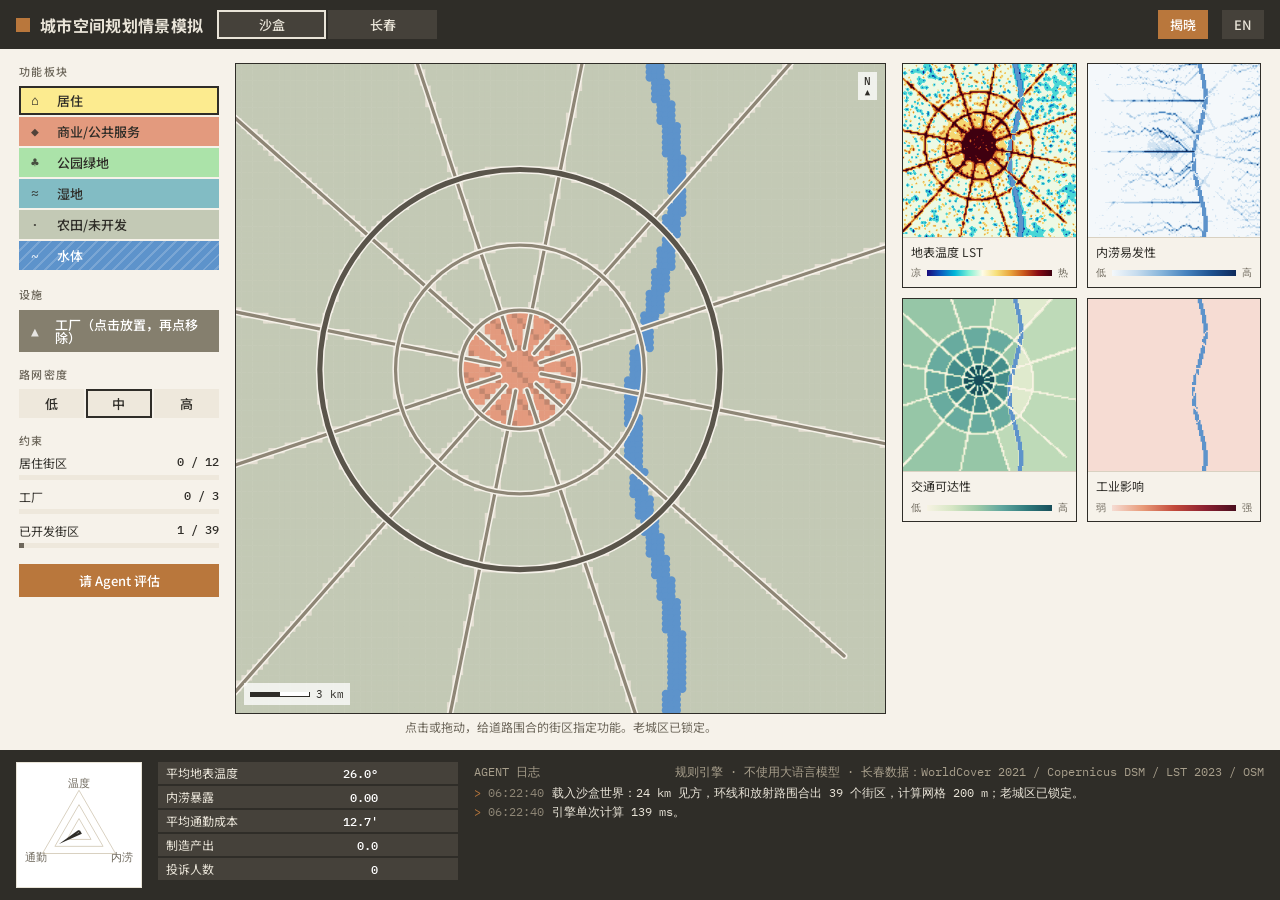
==== app/index.html @ b207a0f3 "Add app shell, engine, Changchun grid script; keep teammate data private - app/: engine, UI, agent r" ====
<!doctype html>
<html lang="zh">
<head>
<meta charset="utf-8">
<meta name="viewport" content="width=device-width,initial-scale=1">
<title>城市空间规划情景模拟</title>
<link rel="preconnect" href="https://fonts.googleapis.com">
<link rel="stylesheet" href="https://fonts.googleapis.com/css2?family=Noto+Sans+SC:wght@400;500;700&family=IBM+Plex+Mono:wght@400;500&display=swap">
<link rel="stylesheet" href="style.css">
</head>
<body>
<!-- Dark bars top and bottom frame the light working area. -->
<header class="top dark">
  <div class="title">
    <span class="mark"></span>
    <h1 data-i18n="title"></h1>
  </div>
  <nav class="seg" id="mode">
    <button class="block on" data-mode="sandbox" data-i18n="modeSandbox"></button>
    <button class="block" data-mode="city" data-i18n="modeCity"></button>
  </nav>
  <div class="spacer"></div>
  <button class="block ochre" id="reveal" data-i18n="reveal"></button>
  <button class="block" id="lang">EN</button>
</header>

<main class="layout" id="layout">
  <aside class="tools">
    <h2 data-i18n="toolsHead"></h2>
    <div id="palette" class="palette"></div>

    <h2 data-i18n="roadHead"></h2>
    <nav class="seg" id="road">
      <button class="block" data-road="0" data-i18n="roadLow"></button>
      <button class="block on" data-road="1" data-i18n="roadMid"></button>
      <button class="block" data-road="2" data-i18n="roadHigh"></button>
    </nav>

    <h2 data-i18n="constraintsHead"></h2>
    <div id="constraints" class="constraints"></div>

    <button class="block ochre ask" id="ask" data-i18n="askAgent"></button>
  </aside>

  <section class="mapwrap">
    <figure class="neatline main">
      <canvas id="map"></canvas>
      <div class="north">N<span>▲</span></div>
      <div class="scale"><span></span><em>3 km</em></div>
    </figure>
    <div class="hint" data-i18n="mapHint"></div>
  </section>

  <aside class="panel">
    <div class="smalls" id="smalls"></div>
  </aside>
</main>

<footer class="term dark">
  <figure class="neatline trade" data-i18n-title="tradeCap">
    <canvas id="trade"></canvas>
  </figure>
  <div class="readouts" id="readouts"></div>
  <div class="logwrap">
    <div class="termhead"><span data-i18n="agentHead"></span><em data-i18n="placeholderNote"></em></div>
    <ol id="log"></ol>
  </div>
</footer>

<script src="i18n.js"></script>
<script src="palette.js"></script>
<script src="data/changchun.js"></script>
<script src="engine.js"></script>
<script src="agent.js"></script>
<script src="ui.js"></script>
</body>
</html>
---- app/style.css ----
/* Shell styles. Ochre is UI-only: it never appears inside a neatline,
   where only data colours live (so it can't be read as "hot"). */
:root {
  --paper: #F6F2EA;
  --paper-2: #EEE8DC;
  --ink: #2F2D28;
  --ink-2: #6E685C;
  --rule: #D9D1C1;
  --dark: #2F2D28;
  --dark-2: #45413A;
  --on-dark: #E9E4D8;
  --on-dark-2: #A89F8C;
  --ochre: #B9773C;
  --neat: #2F2D28;
  --sans: "Noto Sans SC", system-ui, sans-serif;
  --mono: "IBM Plex Mono", ui-monospace, monospace;
  --H: 520px;          /* height of the working area; ui.js sets the real value */
  /* --M (main map side) is also set by ui.js: as tall as --H allows, as wide as the row allows. */
  --cap: 50px;         /* small-map caption height */
}

* { box-sizing: border-box; }
html, body { margin: 0; }
/* The whole app fits one screen: header / working area / footer, no page scroll. */
body {
  background: var(--paper);
  color: var(--ink);
  font: 14px/1.5 var(--sans);
  display: grid;
  grid-template-rows: auto minmax(0, 1fr) auto;
  height: 100vh;
  overflow: hidden;
}
h1 { font-size: 16px; font-weight: 700; margin: 0; letter-spacing: .02em; }
h2 {
  font-size: 11px; font-weight: 500; letter-spacing: .12em; text-transform: uppercase;
  color: var(--ink-2); margin: 14px 0 6px;
}
h2:first-child { margin-top: 0; }

/* ---------- Geometric blocks: mid-tone fill, dark text, white on hover ---------- */
.block {
  font: 500 13px/1 var(--sans);
  color: var(--ink);
  background: var(--paper-2);
  border: 0;
  padding: 8px 12px;
  cursor: pointer;
  transition: color .12s, background .12s, box-shadow .12s;
}
.block:hover { color: #fff; background: var(--ink-2); }
.block.on { box-shadow: inset 0 0 0 2px var(--neat); }
.block.ochre { background: var(--ochre); color: #fff; }
.block.ochre:hover { background: var(--on-dark); color: var(--ochre); }
.seg { display: flex; gap: 2px; }
.seg .block { flex: 1; }

/* ---------- Dark bars (header + footer) ---------- */
.dark { background: var(--dark); color: var(--on-dark); }
.dark .block { background: var(--dark-2); color: var(--on-dark); }
.dark .block:hover { background: var(--on-dark); color: var(--dark); }
.dark .block.on { box-shadow: inset 0 0 0 2px var(--on-dark); }
.dark .block.ochre { background: var(--ochre); color: #fff; }
.dark .block.ochre:hover { background: var(--on-dark); color: var(--ochre); }

.top { display: flex; align-items: center; gap: 14px; padding: 10px 16px; }
.title { display: flex; align-items: center; gap: 10px; }
.mark { width: 14px; height: 14px; background: var(--ochre); }
.spacer { flex: 1; }
.top .seg { width: 220px; }

/* ---------- Working area ---------- */
.layout {
  display: flex; justify-content: center; gap: 16px;
  padding: 14px 16px; min-height: 0; overflow: hidden;
}
.tools { width: 200px; flex: none; overflow-y: auto; }

.palette { display: grid; gap: 2px; }
.palette .block {
  display: flex; align-items: center; gap: 8px; text-align: left; width: 100%;
  background: var(--c);
}
.palette .block:hover { background: var(--c); color: #fff; }
.palette .glyph { width: 18px; font-family: var(--mono); opacity: .8; }
/* Water is part of the natural base: shown for the legend, not selectable. */
.palette .block.locked { cursor: default; background-image: repeating-linear-gradient(135deg, transparent 0 6px, rgba(255,255,255,.18) 6px 8px); }
.palette .block.locked:hover { color: #fff; }

.constraints { display: grid; gap: 8px; }
.meter { font-size: 12px; }
.meter .row { display: flex; justify-content: space-between; }
.meter .row b { font: 500 12px var(--mono); }
.meter .bar { height: 5px; background: var(--paper-2); margin-top: 3px; }
.meter .bar i { display: block; height: 100%; background: var(--ink-2); }
.meter.ok .bar i { background: #6E9A6A; }

/* ---------- Neatline: every map and chart sits in a dark frame ---------- */
figure { margin: 0; }
.neatline { position: relative; border: 1.5px solid var(--neat); background: #fff; }
.neatline canvas { display: block; }
figcaption {
  font-size: 12px; color: var(--ink-2); padding: 5px 8px; height: var(--cap);
  border-top: 1px solid var(--rule); background: var(--paper);
}

/* Main map: a square as tall as the working area allows. */
.mapwrap { flex: none; display: flex; flex-direction: column; align-items: center; }
.main canvas { width: var(--M, 480px); height: var(--M, 480px); cursor: crosshair; }
.north {
  position: absolute; top: 8px; right: 8px; font: 500 11px var(--mono);
  display: flex; flex-direction: column; align-items: center; line-height: 1;
  background: rgba(255,255,255,.75); padding: 4px 6px;
}
.north span { font-size: 9px; }
.scale {
  position: absolute; left: 8px; bottom: 8px; display: flex; align-items: center; gap: 6px;
  font: 11px var(--mono); background: rgba(255,255,255,.75); padding: 4px 6px;
}
.scale span { width: 60px; height: 5px; border: 1px solid var(--ink); border-top: 0;
  background: linear-gradient(90deg, var(--ink) 50%, #fff 50%); }
.scale em { font-style: normal; }
.hint { font-size: 12px; color: var(--ink-2); height: 24px; padding-top: 4px; }

/* Small maps: 2 × 2, each tile sized so two rows fill the working area. */
.panel { flex: none; }
.smalls { display: grid; grid-template-columns: auto auto; gap: 10px; }
.smalls canvas { width: var(--T, 150px); height: var(--T, 150px); }   /* --T set by ui.js */
.small figcaption { display: grid; gap: 2px; width: 0; min-width: 100%; }
.small .name { color: var(--ink); font-size: 12px; white-space: nowrap; overflow: hidden; text-overflow: ellipsis; }
.legend { display: flex; align-items: center; gap: 6px; font: 10px var(--mono); color: var(--ink-2); }
.legend i { flex: 1; height: 6px; }

/* ---------- Footer: trade-off · readouts · agent log ---------- */
.term {
  display: grid; grid-template-columns: auto 300px minmax(0, 1fr); gap: 16px;
  height: 150px; padding: 12px 16px; font: 12px/1.6 var(--mono);
}
.trade { border-color: var(--on-dark); }
.trade canvas { width: 124px; height: 124px; }

.readouts { display: grid; gap: 2px; align-content: start; }
.readout {
  display: grid; grid-template-columns: 1fr 56px 64px; align-items: center; gap: 8px;
  padding: 2px 8px; background: var(--dark-2); font: 12px/1.5 var(--sans);
}
.readout b { font: 500 12px var(--mono); text-align: right; color: #fff; }
.readout canvas { width: 64px; height: 16px; }

.logwrap { display: flex; flex-direction: column; min-height: 0; }
.termhead { display: flex; justify-content: space-between; color: var(--on-dark-2); margin-bottom: 2px; gap: 12px; }
.termhead em { font-style: normal; white-space: nowrap; overflow: hidden; text-overflow: ellipsis; }
#log { list-style: none; margin: 0; padding: 0; overflow-y: auto; flex: 1; }
#log li::before { content: "> "; color: var(--ochre); }
#log .t { color: #8E8676; margin-right: 8px; }
#log .warn { color: #E7B07A; }
#log .good { color: #A9D6A0; }
/* Revealed tile: a thicker neatline marks observed data, not model output. */
.small.observed { border-width: 3px; }
#log .act { cursor: pointer; }
#log .act:hover { color: #fff; background: var(--dark-2); }
.ask { width: 100%; margin-top: 16px; padding: 10px 12px; }
.ask:disabled { opacity: .6; cursor: wait; }
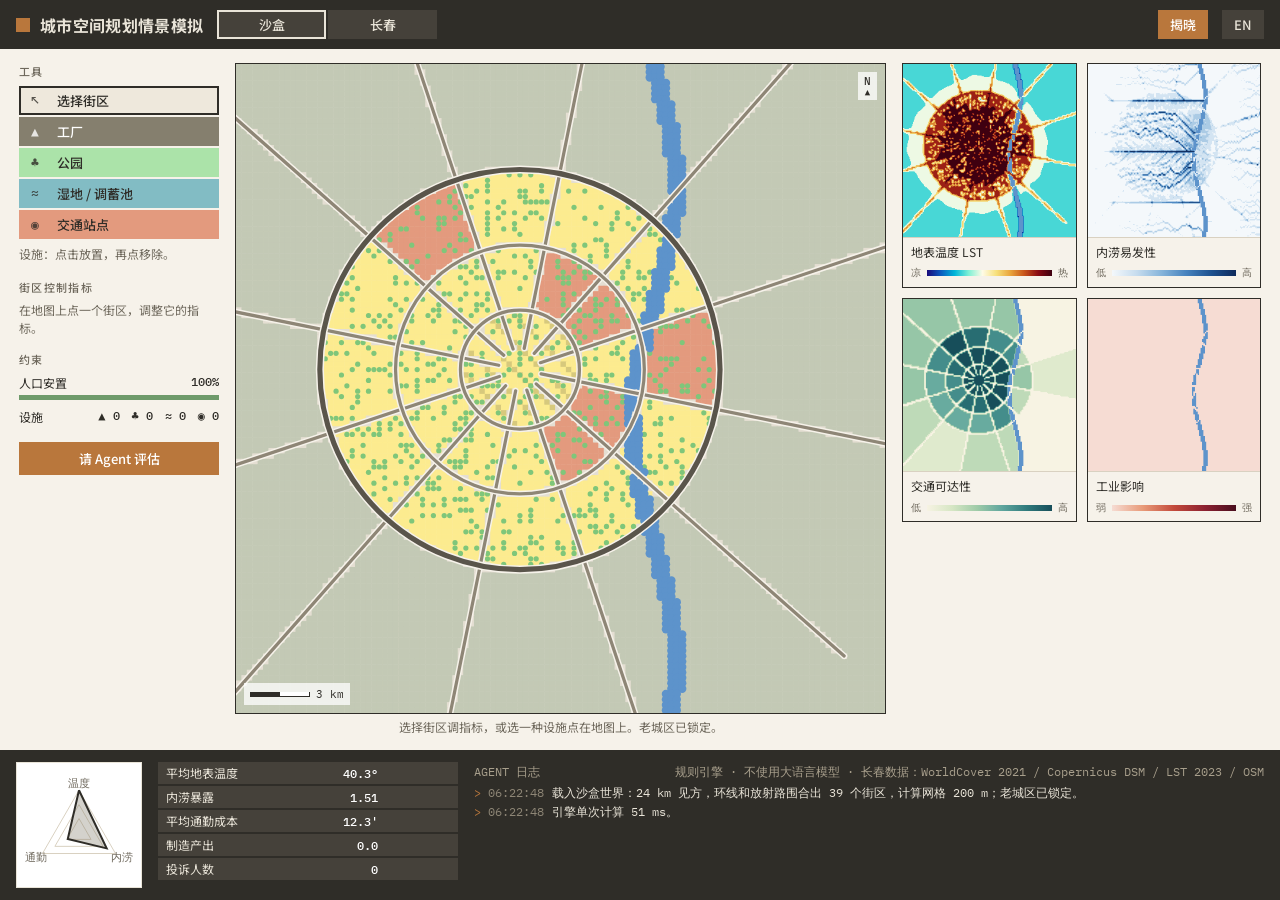
==== commit 38414568: "Restructure planning into base, block controls and facilities Street blocks are now cut by arterial " ====
--- a/app/index.html
+++ b/app/index.html
@@ -27,14 +27,10 @@
 <main class="layout" id="layout">
   <aside class="tools">
     <h2 data-i18n="toolsHead"></h2>
-    <div id="palette" class="palette"></div>
+    <div id="toolbar" class="palette"></div>
 
-    <h2 data-i18n="roadHead"></h2>
-    <nav class="seg" id="road">
-      <button class="block" data-road="0" data-i18n="roadLow"></button>
-      <button class="block on" data-road="1" data-i18n="roadMid"></button>
-      <button class="block" data-road="2" data-i18n="roadHigh"></button>
-    </nav>
+    <h2 data-i18n="blockHead"></h2>
+    <div id="blockPanel" class="blockpanel"></div>
 
     <h2 data-i18n="constraintsHead"></h2>
     <div id="constraints" class="constraints"></div>
--- a/app/style.css
+++ b/app/style.css
@@ -160,4 +160,14 @@
 #log .act { cursor: pointer; }
 #log .act:hover { color: #fff; background: var(--dark-2); }
 .ask { width: 100%; margin-top: 16px; padding: 10px 12px; }
+.blockpanel { font-size: 12px; display: grid; gap: 8px; }
+.blockpanel .muted { color: var(--ink-2); }
+.blockpanel .head { display: flex; align-items: center; gap: 8px; }
+.blockpanel .sw { width: 12px; height: 12px; }
+.slider { display: grid; gap: 2px; }
+.slider .row { display: flex; justify-content: space-between; }
+.slider .row b { font: 500 12px var(--mono); }
+.slider input { width: 100%; accent-color: var(--ochre); }
+.slider input:disabled { opacity: .4; }
+.meter.bad .bar i { background: #C8541A; }
 .ask:disabled { opacity: .6; cursor: wait; }
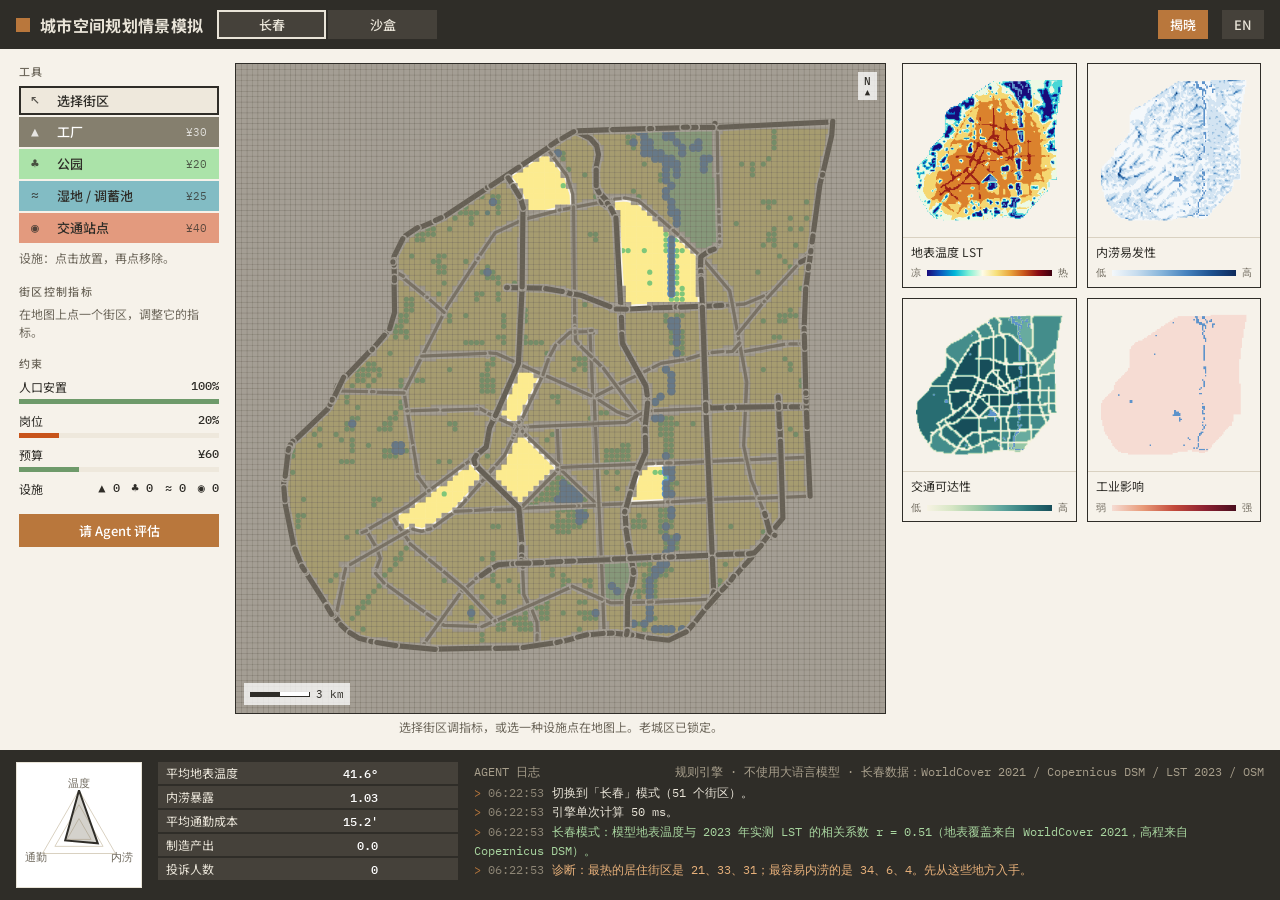
==== commit 4302fcb6: "Add budget and siting rules, map halos, Changchun-first, agent view Facilities now have reasons and " ====
--- a/app/index.html
+++ b/app/index.html
@@ -16,8 +16,8 @@
     <h1 data-i18n="title"></h1>
   </div>
   <nav class="seg" id="mode">
-    <button class="block on" data-mode="sandbox" data-i18n="modeSandbox"></button>
-    <button class="block" data-mode="city" data-i18n="modeCity"></button>
+    <button class="block on" data-mode="city" data-i18n="modeCity"></button>
+    <button class="block" data-mode="sandbox" data-i18n="modeSandbox"></button>
   </nav>
   <div class="spacer"></div>
   <button class="block ochre" id="reveal" data-i18n="reveal"></button>
@@ -50,6 +50,19 @@
   <aside class="panel">
     <div class="smalls" id="smalls"></div>
   </aside>
+
+  <!-- Agent evaluation: takes over the working area so the analysis is the thing you look at. -->
+  <section id="av" class="av hidden">
+    <header class="avhead"><span id="avTitle"></span><button class="block" id="avClose"></button></header>
+    <div class="avbody">
+      <figure class="neatline avmap"><canvas id="avMap" width="720" height="720"></canvas><figcaption id="avCap"></figcaption></figure>
+      <div class="avside">
+        <ol id="avSteps"></ol>
+        <figure class="neatline avsc"><canvas id="avScatter" width="560" height="190"></canvas><figcaption id="avScCap"></figcaption></figure>
+        <div id="avCards"></div>
+      </div>
+    </div>
+  </section>
 </main>
 
 <footer class="term dark">
--- a/app/style.css
+++ b/app/style.css
@@ -171,3 +171,24 @@
 .slider input:disabled { opacity: .4; }
 .meter.bad .bar i { background: #C8541A; }
 .ask:disabled { opacity: .6; cursor: wait; }
+
+/* ---------- Agent evaluation view ---------- */
+.layout { position: relative; }
+.av { position: absolute; inset: 0; background: var(--paper); z-index: 5; display: flex; flex-direction: column;
+  padding: 12px 16px; gap: 10px; animation: avIn .25s ease-out; }
+.av.hidden { display: none; }
+@keyframes avIn { from { opacity: 0; transform: scale(.985); } to { opacity: 1; transform: none; } }
+.avhead { display: flex; justify-content: space-between; align-items: center; font: 500 13px var(--mono); letter-spacing: .12em; }
+.avhead span::before { content: "▶ "; color: var(--ochre); }
+.avbody { display: flex; gap: 16px; min-height: 0; flex: 1; }
+.avmap canvas { width: calc(var(--H) - 110px); height: calc(var(--H) - 110px); }
+.avside { flex: 1; min-width: 0; display: flex; flex-direction: column; gap: 10px; overflow-y: auto; }
+#avSteps { list-style: none; margin: 0; padding: 0; display: grid; gap: 6px; font-size: 14px; }
+#avSteps li { padding: 8px 10px; background: var(--paper-2); border-left: 4px solid var(--rule); animation: avIn .3s ease-out; }
+#avSteps li.now { border-left-color: var(--ochre); background: #fff; }
+.avsc canvas { width: 100%; height: auto; }
+#avCards { display: grid; gap: 8px; }
+.card { background: #fff; border: 1.5px solid var(--neat); padding: 10px 12px; font-size: 13px; display: grid; gap: 8px; animation: avIn .3s ease-out; }
+.card .n { font: 500 12px var(--mono); color: var(--ochre); }
+.card .block { justify-self: start; }
+.tool-cost { margin-left: auto; font: 11px var(--mono); opacity: .75; }
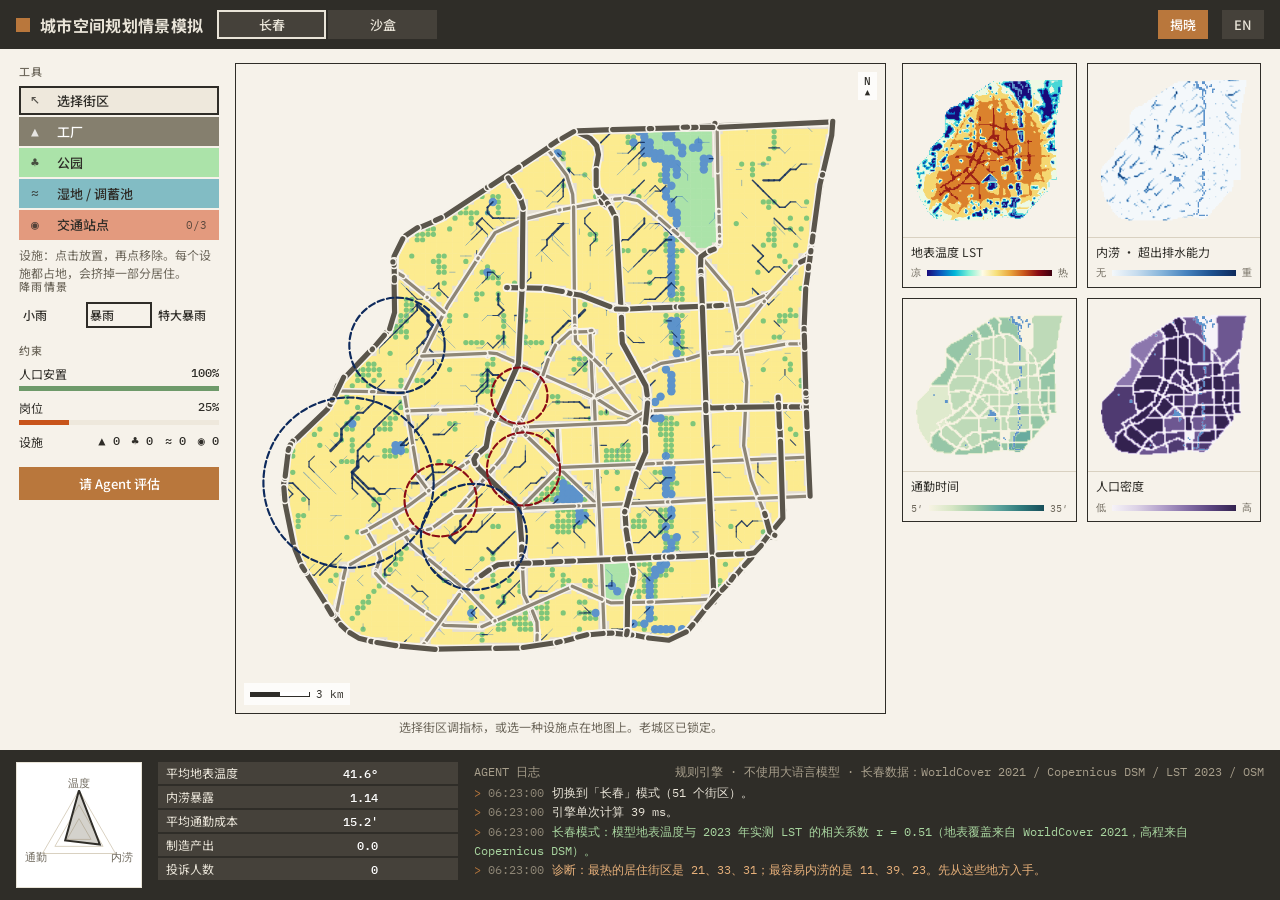
==== commit 86b7c4bc: "Block popup, real flood mechanics, land instead of money, coupled maps - Clicking a block opens a po" ====
--- a/app/index.html
+++ b/app/index.html
@@ -6,7 +6,7 @@
 <title>城市空间规划情景模拟</title>
 <link rel="preconnect" href="https://fonts.googleapis.com">
 <link rel="stylesheet" href="https://fonts.googleapis.com/css2?family=Noto+Sans+SC:wght@400;500;700&family=IBM+Plex+Mono:wght@400;500&display=swap">
-<link rel="stylesheet" href="style.css">
+<link rel="stylesheet" href="style.css?v=7">
 </head>
 <body>
 <!-- Dark bars top and bottom frame the light working area. -->
@@ -29,9 +29,6 @@
     <h2 data-i18n="toolsHead"></h2>
     <div id="toolbar" class="palette"></div>
 
-    <h2 data-i18n="blockHead"></h2>
-    <div id="blockPanel" class="blockpanel"></div>
-
     <h2 data-i18n="constraintsHead"></h2>
     <div id="constraints" class="constraints"></div>
 
@@ -43,6 +40,7 @@
       <canvas id="map"></canvas>
       <div class="north">N<span>▲</span></div>
       <div class="scale"><span></span><em>3 km</em></div>
+      <div id="popup" class="popup blockpanel hidden"></div>
     </figure>
     <div class="hint" data-i18n="mapHint"></div>
   </section>
@@ -76,11 +74,11 @@
   </div>
 </footer>
 
-<script src="i18n.js"></script>
-<script src="palette.js"></script>
-<script src="data/changchun.js"></script>
-<script src="engine.js"></script>
-<script src="agent.js"></script>
-<script src="ui.js"></script>
+<script src="i18n.js?v=7"></script>
+<script src="palette.js?v=7"></script>
+<script src="data/changchun.js?v=7"></script>
+<script src="engine.js?v=7"></script>
+<script src="agent.js?v=7"></script>
+<script src="ui.js?v=7"></script>
 </body>
 </html>
--- a/app/style.css
+++ b/app/style.css
@@ -191,4 +191,20 @@
 .card { background: #fff; border: 1.5px solid var(--neat); padding: 10px 12px; font-size: 13px; display: grid; gap: 8px; animation: avIn .3s ease-out; }
 .card .n { font: 500 12px var(--mono); color: var(--ochre); }
 .card .block { justify-self: start; }
+.palette h2 { margin-top: 10px; }
+#rain .block { padding: 7px 4px; font-size: 12px; }
 .tool-cost { margin-left: auto; font: 11px var(--mono); opacity: .75; }
+
+/* ---------- Block popup ---------- */
+.popup { position: absolute; z-index: 3; width: 250px; background: #fff; border: 1.5px solid var(--neat);
+  box-shadow: 0 6px 20px rgba(47,45,40,.18); padding: 10px 12px; animation: avIn .15s ease-out; }
+.popup.hidden { display: none; }
+.popup .head { justify-content: space-between; }
+.popup .head b { flex: 1; font-weight: 500; }
+.popup .x { border: 0; background: none; font-size: 18px; line-height: 1; cursor: pointer; color: var(--ink-2); }
+.popup .x:hover { color: var(--ink); }
+.deltas { display: grid; grid-template-columns: 1fr auto 52px; gap: 3px 8px; font-size: 12px;
+  border-top: 1px solid var(--rule); padding-top: 8px; align-items: baseline; }
+.deltas b { font: 500 12px var(--mono); text-align: right; }
+.deltas i { font: 12px var(--mono); font-style: normal; text-align: right; color: var(--ink-2); }
+.deltas i.up { color: #4E8A4A; } .deltas i.down { color: #B5462A; }
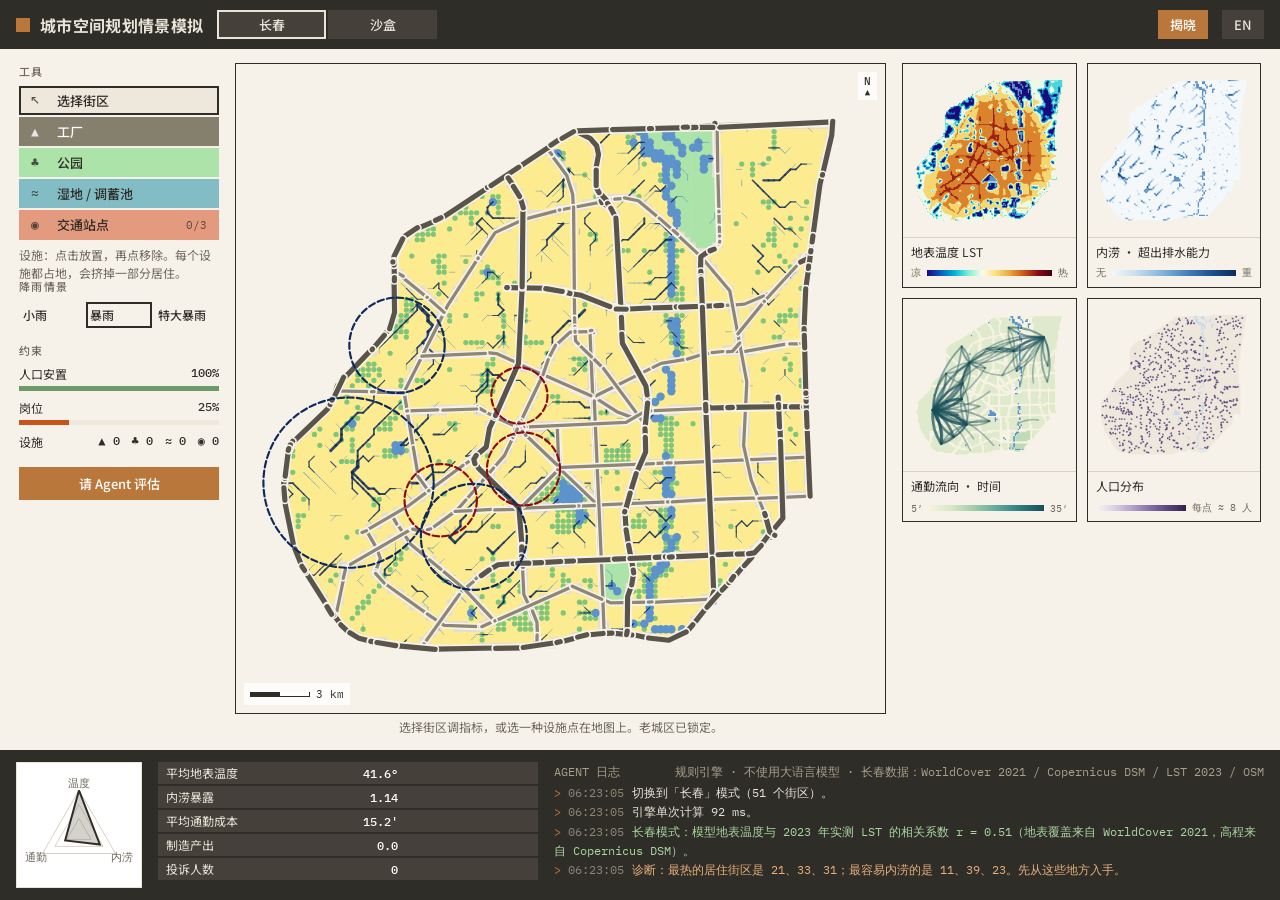
==== commit 2074bd3a: "Show what changed: difference maps, toasts, flow lines, dot map - Applying a suggestion opens a chan" ====
--- a/app/index.html
+++ b/app/index.html
@@ -6,7 +6,7 @@
 <title>城市空间规划情景模拟</title>
 <link rel="preconnect" href="https://fonts.googleapis.com">
 <link rel="stylesheet" href="https://fonts.googleapis.com/css2?family=Noto+Sans+SC:wght@400;500;700&family=IBM+Plex+Mono:wght@400;500&display=swap">
-<link rel="stylesheet" href="style.css?v=7">
+<link rel="stylesheet" href="style.css?v=9">
 </head>
 <body>
 <!-- Dark bars top and bottom frame the light working area. -->
@@ -53,13 +53,24 @@
   <section id="av" class="av hidden">
     <header class="avhead"><span id="avTitle"></span><button class="block" id="avClose"></button></header>
     <div class="avbody">
-      <figure class="neatline avmap"><canvas id="avMap" width="720" height="720"></canvas><figcaption id="avCap"></figcaption></figure>
+      <div class="avgrid">
+        <figure class="neatline" id="avf-lst"><canvas id="av-lst" width="440" height="440"></canvas><figcaption></figcaption></figure>
+        <figure class="neatline" id="avf-flood"><canvas id="av-flood" width="440" height="440"></canvas><figcaption></figcaption></figure>
+        <figure class="neatline" id="avf-commute"><canvas id="av-commute" width="440" height="440"></canvas><figcaption></figcaption></figure>
+        <figure class="neatline" id="avf-density"><canvas id="av-density" width="440" height="440"></canvas><figcaption></figcaption></figure>
+      </div>
       <div class="avside">
         <ol id="avSteps"></ol>
         <figure class="neatline avsc"><canvas id="avScatter" width="560" height="190"></canvas><figcaption id="avScCap"></figcaption></figure>
         <div id="avCards"></div>
       </div>
     </div>
+  </section>
+  <!-- Change view: after applying a suggestion, what changed and where (after − before). -->
+  <section id="cv" class="av hidden">
+    <header class="avhead"><span id="cvTitle"></span><button class="block ochre" id="cvBack"></button></header>
+    <div id="cvSummary" class="cvsum"></div>
+    <div class="cvgrid" id="cvGrid"></div>
   </section>
 </main>
 
@@ -74,11 +85,11 @@
   </div>
 </footer>
 
-<script src="i18n.js?v=7"></script>
-<script src="palette.js?v=7"></script>
-<script src="data/changchun.js?v=7"></script>
-<script src="engine.js?v=7"></script>
-<script src="agent.js?v=7"></script>
-<script src="ui.js?v=7"></script>
+<script src="i18n.js?v=9"></script>
+<script src="palette.js?v=9"></script>
+<script src="data/changchun.js?v=9"></script>
+<script src="engine.js?v=9"></script>
+<script src="agent.js?v=9"></script>
+<script src="ui.js?v=9"></script>
 </body>
 </html>
--- a/app/style.css
+++ b/app/style.css
@@ -133,7 +133,7 @@
 
 /* ---------- Footer: trade-off · readouts · agent log ---------- */
 .term {
-  display: grid; grid-template-columns: auto 300px minmax(0, 1fr); gap: 16px;
+  display: grid; grid-template-columns: auto 380px minmax(0, 1fr); gap: 16px;
   height: 150px; padding: 12px 16px; font: 12px/1.6 var(--mono);
 }
 .trade { border-color: var(--on-dark); }
@@ -141,9 +141,14 @@
 
 .readouts { display: grid; gap: 2px; align-content: start; }
 .readout {
-  display: grid; grid-template-columns: 1fr 56px 64px; align-items: center; gap: 8px;
+  display: grid; grid-template-columns: 1fr 56px 52px 64px; align-items: center; gap: 8px;
   padding: 2px 8px; background: var(--dark-2); font: 12px/1.5 var(--sans);
 }
+.readout em { font: 12px var(--mono); font-style: normal; text-align: right; }
+.readout.better { animation: flashG 1.4s ease-out; } .readout.better em { color: #A9D6A0; }
+.readout.worse { animation: flashR 1.4s ease-out; } .readout.worse em { color: #F0A58A; }
+@keyframes flashG { from { background: #4E7A4A; } to { background: var(--dark-2); } }
+@keyframes flashR { from { background: #8C3A28; } to { background: var(--dark-2); } }
 .readout b { font: 500 12px var(--mono); text-align: right; color: #fff; }
 .readout canvas { width: 64px; height: 16px; }
 
@@ -181,7 +186,12 @@
 .avhead { display: flex; justify-content: space-between; align-items: center; font: 500 13px var(--mono); letter-spacing: .12em; }
 .avhead span::before { content: "▶ "; color: var(--ochre); }
 .avbody { display: flex; gap: 16px; min-height: 0; flex: 1; }
-.avmap canvas { width: calc(var(--H) - 110px); height: calc(var(--H) - 110px); }
+.avgrid { display: grid; grid-template-columns: 1fr 1fr; gap: 8px; width: calc(var(--H) - 130px); flex: none; align-content: start; }
+.avgrid canvas { width: 100%; height: auto; aspect-ratio: 1; }
+.avgrid figcaption { height: auto; padding: 3px 8px; font-size: 12px; }
+.avgrid figure { opacity: .45; transition: opacity .3s, border-width .3s; }
+.avgrid figure.now, .avgrid figure.done { opacity: 1; }
+.avgrid figure.now { border-width: 3px; }
 .avside { flex: 1; min-width: 0; display: flex; flex-direction: column; gap: 10px; overflow-y: auto; }
 #avSteps { list-style: none; margin: 0; padding: 0; display: grid; gap: 6px; font-size: 14px; }
 #avSteps li { padding: 8px 10px; background: var(--paper-2); border-left: 4px solid var(--rule); animation: avIn .3s ease-out; }
@@ -208,3 +218,17 @@
 .deltas b { font: 500 12px var(--mono); text-align: right; }
 .deltas i { font: 12px var(--mono); font-style: normal; text-align: right; color: var(--ink-2); }
 .deltas i.up { color: #4E8A4A; } .deltas i.down { color: #B5462A; }
+
+/* ---------- Change view (difference maps) ---------- */
+.cvsum { font-size: 14px; padding: 8px 10px; background: #fff; border-left: 4px solid var(--ochre); }
+.cvgrid { display: grid; grid-template-columns: repeat(4, 1fr); gap: 12px; min-height: 0; }
+.cvgrid canvas { width: 100%; height: auto; aspect-ratio: 1; }
+.cvgrid figcaption { height: auto; display: grid; gap: 2px; }
+.cvgrid .d { font: 500 13px var(--mono); }
+.cvgrid .d.up { color: #B5462A; } .cvgrid .d.down { color: #2F6E8F; }
+
+/* ---------- On-map change toast ---------- */
+.toast { position: absolute; z-index: 4; display: grid; gap: 1px; padding: 6px 9px; background: rgba(47,45,40,.92);
+  color: #fff; font: 12px var(--mono); pointer-events: none; animation: toast 2.6s ease-out forwards; }
+.toast .good { color: #A9D6A0; } .toast .bad { color: #F0A58A; }
+@keyframes toast { 0% { opacity: 0; transform: translateY(6px); } 10%, 75% { opacity: 1; transform: none; } 100% { opacity: 0; transform: translateY(-8px); } }
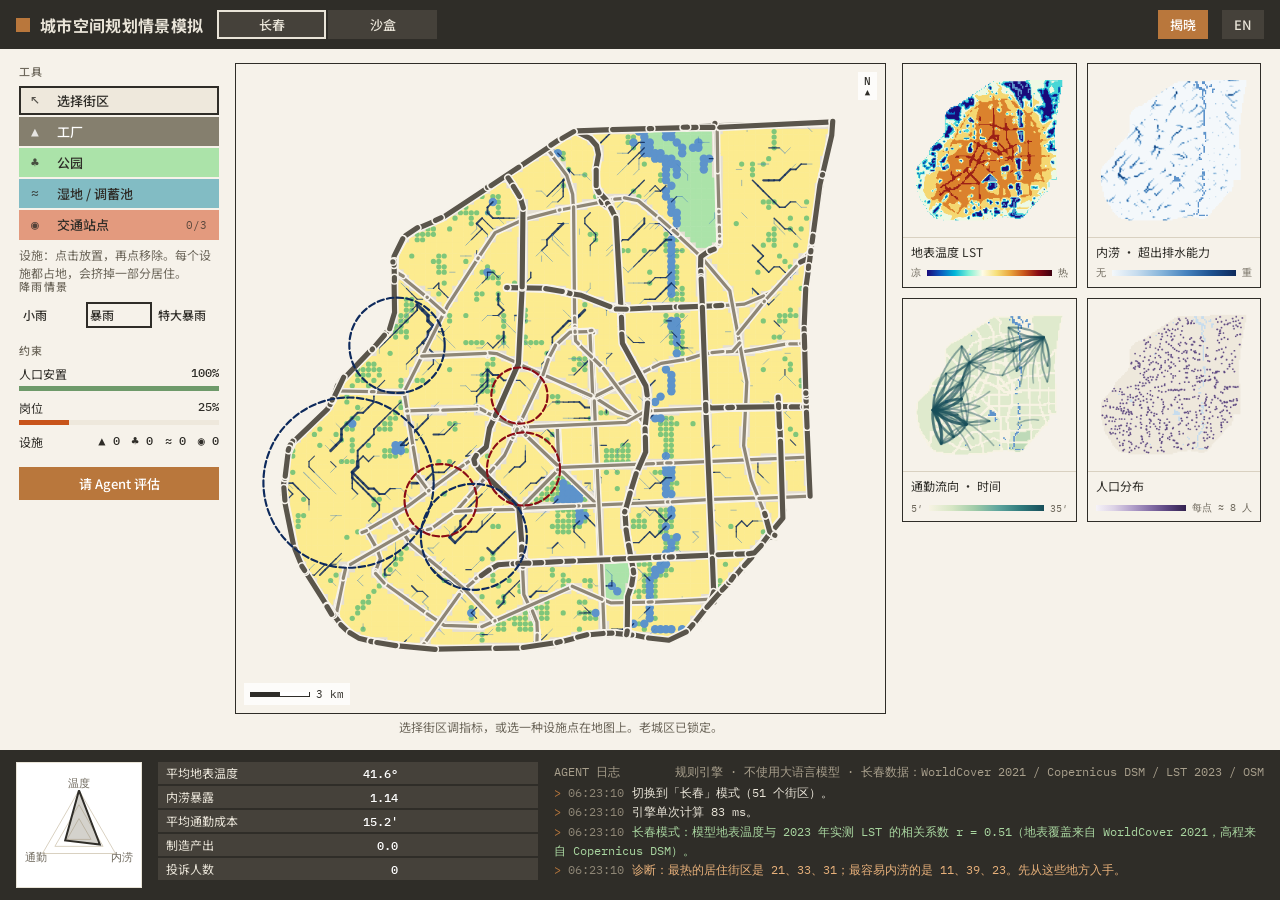
==== commit 763a8c8d: "Fix agent rings and make difference maps readable - After the agent finishes, each map keeps its own" ====
--- a/app/index.html
+++ b/app/index.html
@@ -6,7 +6,7 @@
 <title>城市空间规划情景模拟</title>
 <link rel="preconnect" href="https://fonts.googleapis.com">
 <link rel="stylesheet" href="https://fonts.googleapis.com/css2?family=Noto+Sans+SC:wght@400;500;700&family=IBM+Plex+Mono:wght@400;500&display=swap">
-<link rel="stylesheet" href="style.css?v=9">
+<link rel="stylesheet" href="style.css?v=11">
 </head>
 <body>
 <!-- Dark bars top and bottom frame the light working area. -->
@@ -85,11 +85,11 @@
   </div>
 </footer>
 
-<script src="i18n.js?v=9"></script>
-<script src="palette.js?v=9"></script>
-<script src="data/changchun.js?v=9"></script>
-<script src="engine.js?v=9"></script>
-<script src="agent.js?v=9"></script>
-<script src="ui.js?v=9"></script>
+<script src="i18n.js?v=11"></script>
+<script src="palette.js?v=11"></script>
+<script src="data/changchun.js?v=11"></script>
+<script src="engine.js?v=11"></script>
+<script src="agent.js?v=11"></script>
+<script src="ui.js?v=11"></script>
 </body>
 </html>
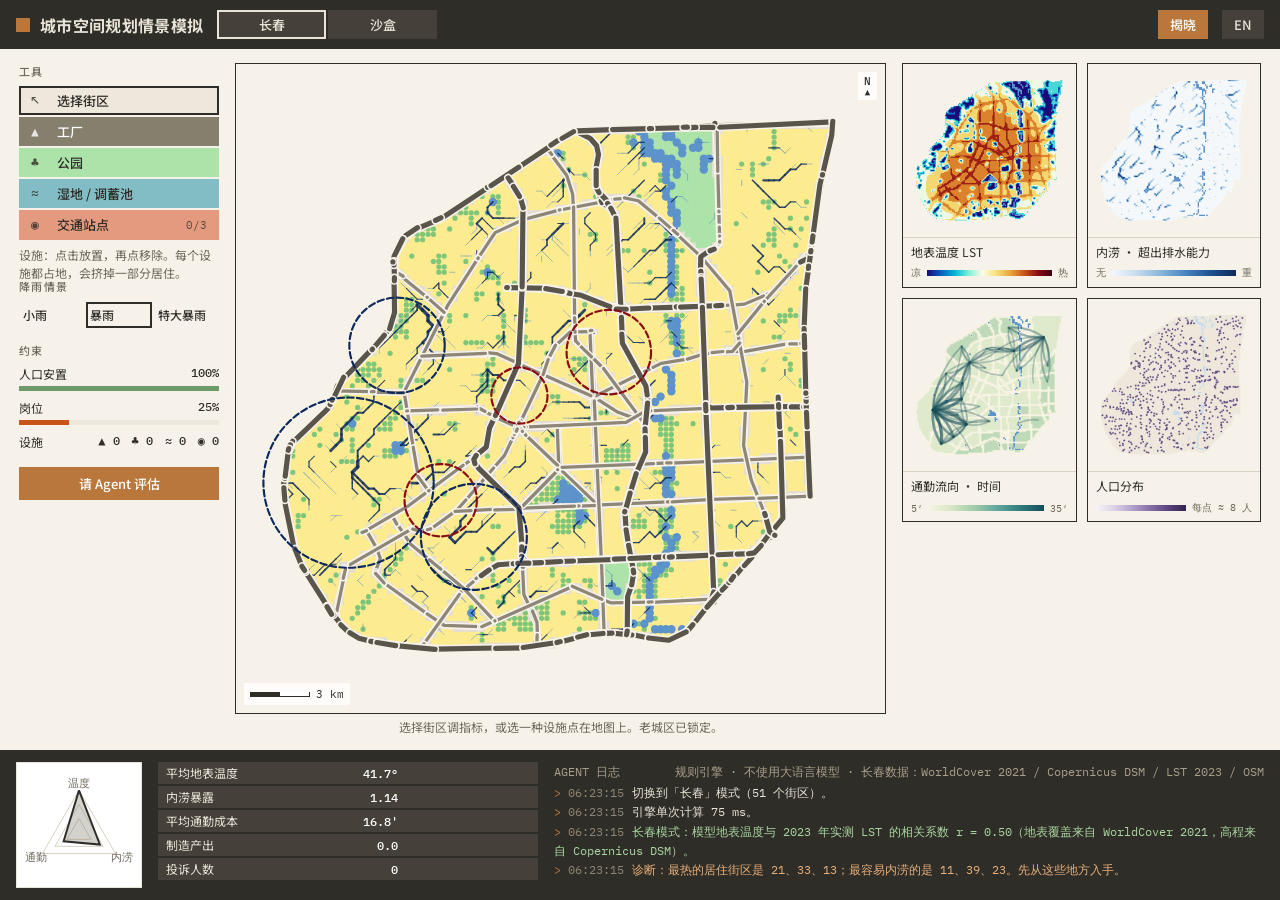
==== commit db152edc: "Route transit commutes through stops A trip now takes transit only when feeder leg + wait + ride bea" ====
--- a/app/index.html
+++ b/app/index.html
@@ -6,7 +6,7 @@
 <title>城市空间规划情景模拟</title>
 <link rel="preconnect" href="https://fonts.googleapis.com">
 <link rel="stylesheet" href="https://fonts.googleapis.com/css2?family=Noto+Sans+SC:wght@400;500;700&family=IBM+Plex+Mono:wght@400;500&display=swap">
-<link rel="stylesheet" href="style.css?v=11">
+<link rel="stylesheet" href="style.css?v=13">
 </head>
 <body>
 <!-- Dark bars top and bottom frame the light working area. -->
@@ -85,11 +85,11 @@
   </div>
 </footer>
 
-<script src="i18n.js?v=11"></script>
-<script src="palette.js?v=11"></script>
-<script src="data/changchun.js?v=11"></script>
-<script src="engine.js?v=11"></script>
-<script src="agent.js?v=11"></script>
-<script src="ui.js?v=11"></script>
+<script src="i18n.js?v=13"></script>
+<script src="palette.js?v=13"></script>
+<script src="data/changchun.js?v=13"></script>
+<script src="engine.js?v=13"></script>
+<script src="agent.js?v=13"></script>
+<script src="ui.js?v=13"></script>
 </body>
 </html>
